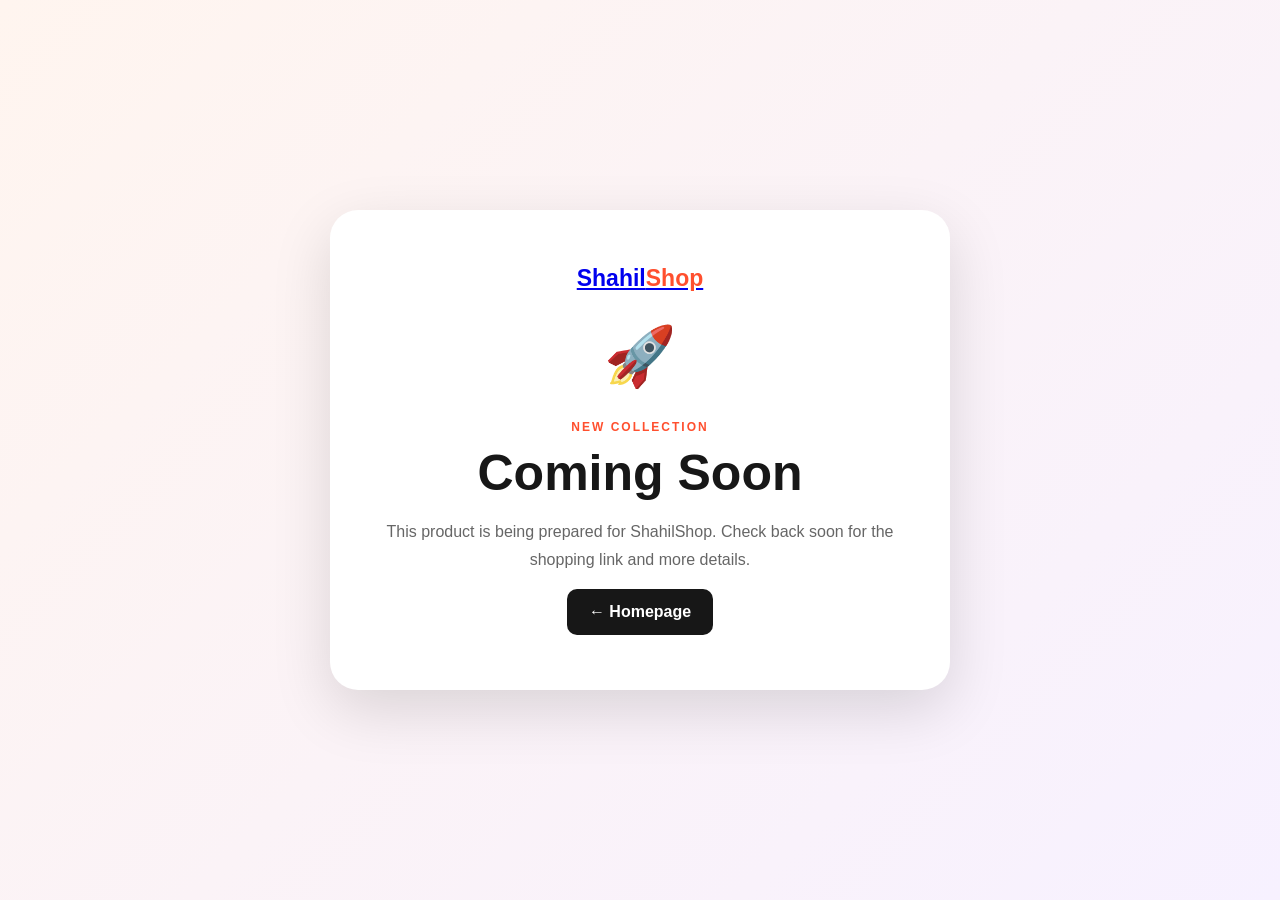
==== coming-soon.html @ 65c89760 "Add files via upload" ====
<!doctype html><html><head><meta charset="utf-8"><meta name="viewport" content="width=device-width,initial-scale=1"><title>Coming Soon — ShahilShop</title><style>body{margin:0;min-height:100vh;display:grid;place-items:center;background:linear-gradient(135deg,#fff5ef,#f7f1ff);font-family:Arial;color:#171717}.box{text-align:center;background:white;padding:55px 30px;border-radius:28px;width:min(560px,82%);box-shadow:0 20px 60px #0002}.logo{font-size:23px;font-weight:800}.logo span{color:#ff4f2e}.icon{font-size:58px;margin:30px}.ey{font-size:12px;font-weight:bold;letter-spacing:2px;color:#ff4f2e}.box h1{font-size:50px;margin:10px 0}.box p{color:#666;line-height:1.7}.home{display:inline-block;background:#171717;color:white;text-decoration:none;padding:14px 22px;border-radius:10px;font-weight:bold}</style></head><body><div class="box"><a class="logo" href="index.html">Shahil<span>Shop</span></a><div class="icon">🚀</div><div class="ey">NEW COLLECTION</div><h1>Coming Soon</h1><p>This product is being prepared for ShahilShop. Check back soon for the shopping link and more details.</p><a class="home" href="index.html">← Homepage</a></div></body></html>
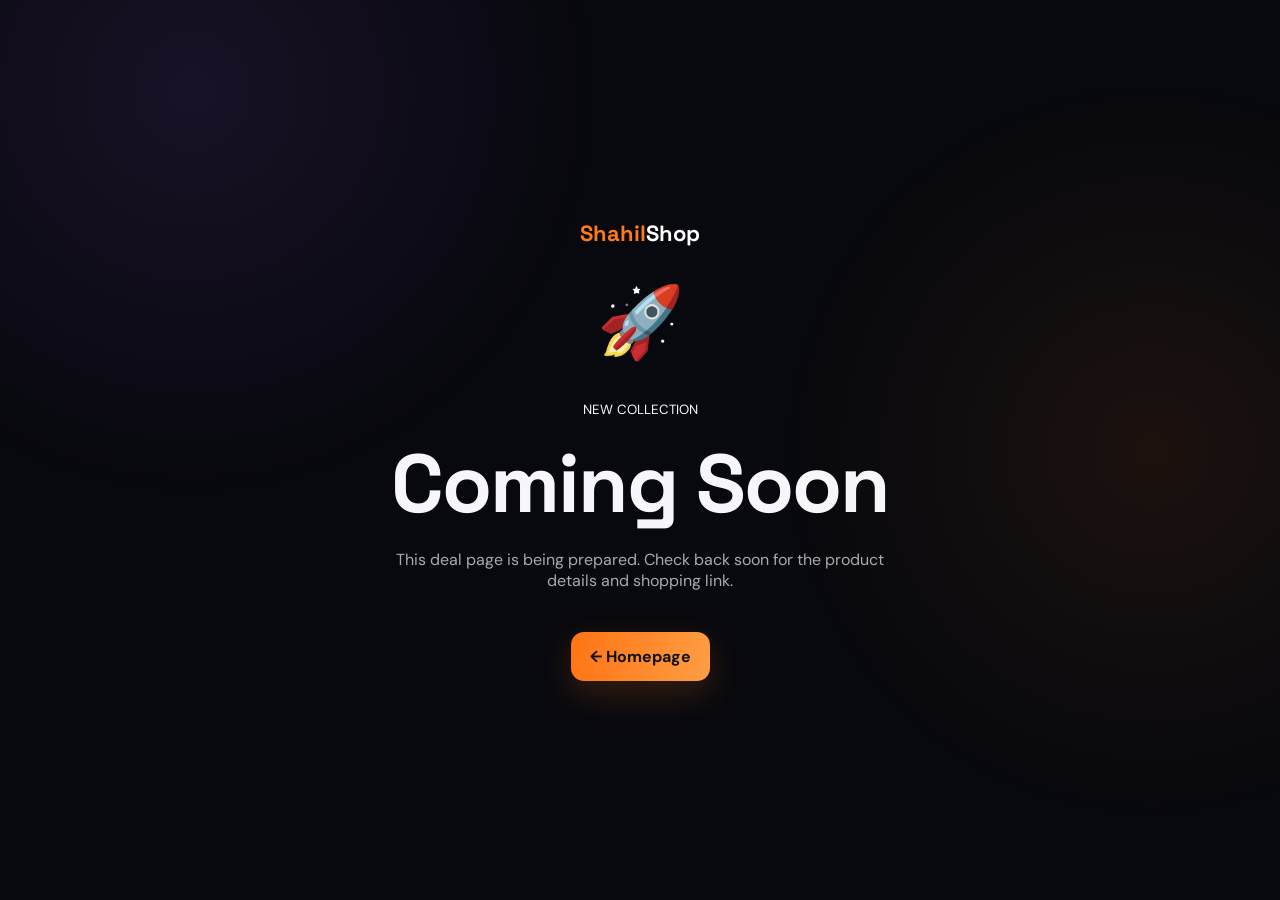
==== commit 67f44ce3: "Add files via upload" ====
--- a/coming-soon.html
+++ b/coming-soon.html
@@ -1 +1 @@
-<!doctype html><html><head><meta charset="utf-8"><meta name="viewport" content="width=device-width,initial-scale=1"><title>Coming Soon — ShahilShop</title><style>body{margin:0;min-height:100vh;display:grid;place-items:center;background:linear-gradient(135deg,#fff5ef,#f7f1ff);font-family:Arial;color:#171717}.box{text-align:center;background:white;padding:55px 30px;border-radius:28px;width:min(560px,82%);box-shadow:0 20px 60px #0002}.logo{font-size:23px;font-weight:800}.logo span{color:#ff4f2e}.icon{font-size:58px;margin:30px}.ey{font-size:12px;font-weight:bold;letter-spacing:2px;color:#ff4f2e}.box h1{font-size:50px;margin:10px 0}.box p{color:#666;line-height:1.7}.home{display:inline-block;background:#171717;color:white;text-decoration:none;padding:14px 22px;border-radius:10px;font-weight:bold}</style></head><body><div class="box"><a class="logo" href="index.html">Shahil<span>Shop</span></a><div class="icon">🚀</div><div class="ey">NEW COLLECTION</div><h1>Coming Soon</h1><p>This product is being prepared for ShahilShop. Check back soon for the shopping link and more details.</p><a class="home" href="index.html">← Homepage</a></div></body></html>+<!doctype html><html><head><meta charset="UTF-8"><meta name="viewport" content="width=device-width,initial-scale=1"><title>Coming Soon — ShahilShop</title><link rel="stylesheet" href="style.css"></head><body><main style="min-height:100vh;display:grid;place-items:center;text-align:center"><div class="show"><a class="logo" href="index.html"><b>Shahil</b>Shop</a><div style="font-size:70px;margin:30px">🚀</div><small>NEW COLLECTION</small><h1>Coming Soon</h1><p style="color:#aaa;max-width:500px">This deal page is being prepared. Check back soon for the product details and shopping link.</p><a class="btn" href="index.html">← Homepage</a></div></main></body></html>
--- a/style.css
+++ b/style.css
@@ -0,0 +1 @@
+@import url('https://fonts.googleapis.com/css2?family=DM+Sans:wght@400;600;700&family=Space+Grotesk:wght@500;700&display=swap');*{box-sizing:border-box}html{scroll-behavior:smooth}body{margin:0;background:#08090e;color:#f7f7fb;font-family:'DM Sans';overflow-x:hidden}body:before{content:'';position:fixed;inset:0;z-index:-1;background:radial-gradient(circle at 15% 10%,#a855f71c,transparent 30%),radial-gradient(circle at 90% 50%,#ff7a1815,transparent 30%)}header{height:76px;max-width:1180px;margin:auto;padding:0 28px;display:flex;align-items:center;justify-content:space-between;border-bottom:1px solid #ffffff12}.logo{font:700 22px 'Space Grotesk';color:#fff;text-decoration:none}.logo b{color:#ff7a18}nav{display:flex;gap:30px}nav a,.explore{color:#aaa;text-decoration:none;font-size:14px}.explore{border:1px solid #ffffff15;padding:10px 15px;border-radius:12px}.hero{max-width:1180px;margin:auto;min-height:600px;padding:70px 28px;display:grid;grid-template-columns:1.1fr .9fr;align-items:center}.pill{font-size:11px;letter-spacing:1.5px;border:1px solid #ffffff15;padding:8px 12px;border-radius:30px;color:#c5c5d0}h1,h2{font-family:'Space Grotesk';letter-spacing:-2px}h1{font-size:clamp(48px,7vw,82px);line-height:.98;margin:25px 0}h1 em{font-style:normal;background:linear-gradient(90deg,#ff9a44,#b66cff);background-clip:text;color:transparent}.copy p{color:#a6a9b8;max-width:520px;font-size:17px;line-height:1.7}.btn{display:inline-block;margin-top:25px;background:linear-gradient(100deg,#ff7414,#ff9d43);color:#111;padding:14px 19px;border-radius:13px;font-weight:700;text-decoration:none;box-shadow:0 12px 35px #ff7a1830}.orb{height:420px;position:relative;display:grid;place-items:center}.orb:before,.orb:after{content:'';position:absolute;border:1px solid #ffffff15;border-radius:50%;animation:spin 18s linear infinite}.orb:before{width:340px;height:340px}.orb:after{width:220px;height:220px;animation-direction:reverse}.orb>div{width:190px;height:110px;border-radius:18px;background:#161822d9;backdrop-filter:blur(12px);border:1px solid #ffffff18;z-index:2;padding:18px;font-size:25px;box-shadow:0 25px 60px #0006}.orb small{font:600 14px 'Space Grotesk';color:#aaa}.orb i{position:absolute;font-style:normal;font-size:28px;animation:bob 3s ease-in-out infinite}.orb i:nth-of-type(1){top:18%;right:12%}.orb i:nth-of-type(2){bottom:17%;left:10%;animation-delay:1s}.orb i:nth-of-type(3){bottom:8%;right:15%;animation-delay:2s}@keyframes spin{to{transform:rotate(360deg)}}@keyframes bob{50%{transform:translateY(-10px)}}section{max-width:1180px;margin:auto;padding:60px 28px}.head{display:flex;justify-content:space-between;align-items:end;gap:20px}.head small,.about small{letter-spacing:2px;color:#bbb;font-weight:700}.head h2,.about h2{font-size:42px;margin:8px 0}input{width:270px;padding:12px 15px;border-radius:13px;border:1px solid #ffffff15;background:#ffffff07;color:white;outline:0}.chips{display:flex;gap:9px;overflow:auto;padding:25px 0}.chips button{padding:9px 15px;border-radius:30px;border:1px solid #ffffff15;background:#ffffff06;color:#aaa;cursor:pointer}.chips .active,.chips button:hover{background:#fff;color:#111}#products{display:grid;grid-template-columns:repeat(3,1fr);gap:18px}.card{overflow:hidden;border:1px solid #ffffff12;border-radius:20px;background:#ffffff07;transition:.3s}.card:hover{transform:translateY(-7px);border-color:#ff914666;box-shadow:0 25px 50px #0008}.pic{height:330px;position:relative;overflow:hidden}.pic img{width:100%;height:100%;object-fit:cover;transition:.45s}.card:hover img{transform:scale(1.05)}.pic span{position:absolute;top:12px;left:12px;background:#08090ebf;padding:6px 9px;border-radius:8px;font-size:9px;letter-spacing:1px;font-weight:700}.info{padding:17px}.tag{font-size:10px;letter-spacing:1.5px;color:#ff9b55;font-weight:700}.info h3{font:700 18px 'Space Grotesk';margin:7px 0 16px}.deal{display:block;text-align:center;padding:11px;border-radius:11px;background:#fff;color:#111;text-decoration:none;font-weight:700;font-size:13px}.deal:hover{background:#ff9b55}.about{margin-top:20px;margin-bottom:50px;border:1px solid #ffffff12;border-radius:24px;background:#a855f710;display:grid;grid-template-columns:1fr 1fr;gap:40px}.about p{color:#a6a9b8;line-height:1.8}footer{max-width:1180px;margin:auto;padding:35px 28px;border-top:1px solid #ffffff12;display:flex;justify-content:space-between;color:#777;font-size:13px}.reveal{opacity:0;transform:translateY(24px);transition:.7s}.show{opacity:1;transform:none}#empty{text-align:center;color:#aaa;display:none}@media(max-width:850px){nav{display:none}.hero{grid-template-columns:1fr;padding-top:45px}.orb{height:280px;order:-1}.orb:before{width:250px;height:250px}.orb:after{width:165px;height:165px}.head{align-items:start;flex-direction:column}input{width:100%}#products{grid-template-columns:repeat(2,1fr)}.about{grid-template-columns:1fr}}@media(max-width:520px){header{padding:0 18px}.hero,section{padding-left:18px;padding-right:18px}h1{font-size:45px}.hero{padding-top:30px}.pic{height:220px}.about h2,.head h2{font-size:32px}footer{padding:28px 18px}footer span{display:none}}
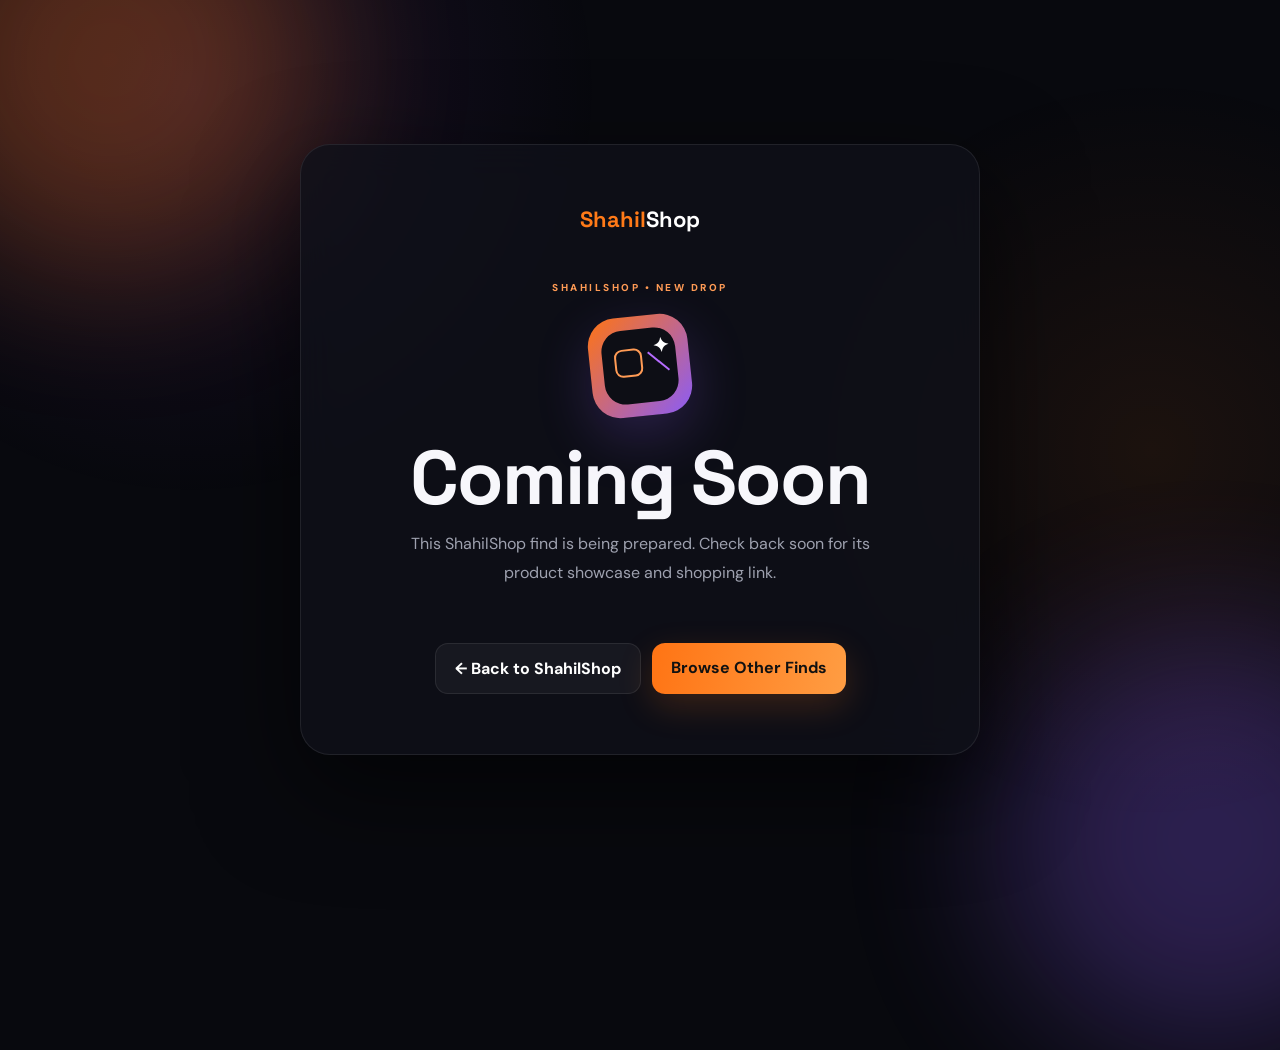
==== commit 847399e4: "Add files via upload" ====
--- a/coming-soon.html
+++ b/coming-soon.html
@@ -1 +1,25 @@
-<!doctype html><html><head><meta charset="UTF-8"><meta name="viewport" content="width=device-width,initial-scale=1"><title>Coming Soon — ShahilShop</title><link rel="stylesheet" href="style.css"></head><body><main style="min-height:100vh;display:grid;place-items:center;text-align:center"><div class="show"><a class="logo" href="index.html"><b>Shahil</b>Shop</a><div style="font-size:70px;margin:30px">🚀</div><small>NEW COLLECTION</small><h1>Coming Soon</h1><p style="color:#aaa;max-width:500px">This deal page is being prepared. Check back soon for the product details and shopping link.</p><a class="btn" href="index.html">← Homepage</a></div></main></body></html>+<!doctype html>
+<html lang="en">
+<head>
+  <meta charset="UTF-8">
+  <meta name="viewport" content="width=device-width,initial-scale=1">
+  <title>Coming Soon — ShahilShop</title>
+  <link rel="stylesheet" href="style.css">
+</head>
+<body class="coming-page">
+  <main class="coming-shell">
+    <div class="coming-glow glow-one"></div><div class="coming-glow glow-two"></div>
+    <section class="coming-card reveal show">
+      <a class="logo" href="index.html"><b>Shahil</b>Shop</a>
+      <div class="drop-label">SHAHILSHOP • NEW DROP</div>
+      <div class="coming-icon" aria-hidden="true"><span></span><i></i><b>✦</b></div>
+      <h1>Coming Soon</h1>
+      <p>This ShahilShop find is being prepared. Check back soon for its product showcase and shopping link.</p>
+      <div class="coming-actions">
+        <a class="btn secondary-btn" href="index.html">← Back to ShahilShop</a>
+        <a class="btn" href="index.html#deals">Browse Other Finds</a>
+      </div>
+    </section>
+  </main>
+</body>
+</html>
--- a/style.css
+++ b/style.css
@@ -1 +1,7 @@
-@import url('https://fonts.googleapis.com/css2?family=DM+Sans:wght@400;600;700&family=Space+Grotesk:wght@500;700&display=swap');*{box-sizing:border-box}html{scroll-behavior:smooth}body{margin:0;background:#08090e;color:#f7f7fb;font-family:'DM Sans';overflow-x:hidden}body:before{content:'';position:fixed;inset:0;z-index:-1;background:radial-gradient(circle at 15% 10%,#a855f71c,transparent 30%),radial-gradient(circle at 90% 50%,#ff7a1815,transparent 30%)}header{height:76px;max-width:1180px;margin:auto;padding:0 28px;display:flex;align-items:center;justify-content:space-between;border-bottom:1px solid #ffffff12}.logo{font:700 22px 'Space Grotesk';color:#fff;text-decoration:none}.logo b{color:#ff7a18}nav{display:flex;gap:30px}nav a,.explore{color:#aaa;text-decoration:none;font-size:14px}.explore{border:1px solid #ffffff15;padding:10px 15px;border-radius:12px}.hero{max-width:1180px;margin:auto;min-height:600px;padding:70px 28px;display:grid;grid-template-columns:1.1fr .9fr;align-items:center}.pill{font-size:11px;letter-spacing:1.5px;border:1px solid #ffffff15;padding:8px 12px;border-radius:30px;color:#c5c5d0}h1,h2{font-family:'Space Grotesk';letter-spacing:-2px}h1{font-size:clamp(48px,7vw,82px);line-height:.98;margin:25px 0}h1 em{font-style:normal;background:linear-gradient(90deg,#ff9a44,#b66cff);background-clip:text;color:transparent}.copy p{color:#a6a9b8;max-width:520px;font-size:17px;line-height:1.7}.btn{display:inline-block;margin-top:25px;background:linear-gradient(100deg,#ff7414,#ff9d43);color:#111;padding:14px 19px;border-radius:13px;font-weight:700;text-decoration:none;box-shadow:0 12px 35px #ff7a1830}.orb{height:420px;position:relative;display:grid;place-items:center}.orb:before,.orb:after{content:'';position:absolute;border:1px solid #ffffff15;border-radius:50%;animation:spin 18s linear infinite}.orb:before{width:340px;height:340px}.orb:after{width:220px;height:220px;animation-direction:reverse}.orb>div{width:190px;height:110px;border-radius:18px;background:#161822d9;backdrop-filter:blur(12px);border:1px solid #ffffff18;z-index:2;padding:18px;font-size:25px;box-shadow:0 25px 60px #0006}.orb small{font:600 14px 'Space Grotesk';color:#aaa}.orb i{position:absolute;font-style:normal;font-size:28px;animation:bob 3s ease-in-out infinite}.orb i:nth-of-type(1){top:18%;right:12%}.orb i:nth-of-type(2){bottom:17%;left:10%;animation-delay:1s}.orb i:nth-of-type(3){bottom:8%;right:15%;animation-delay:2s}@keyframes spin{to{transform:rotate(360deg)}}@keyframes bob{50%{transform:translateY(-10px)}}section{max-width:1180px;margin:auto;padding:60px 28px}.head{display:flex;justify-content:space-between;align-items:end;gap:20px}.head small,.about small{letter-spacing:2px;color:#bbb;font-weight:700}.head h2,.about h2{font-size:42px;margin:8px 0}input{width:270px;padding:12px 15px;border-radius:13px;border:1px solid #ffffff15;background:#ffffff07;color:white;outline:0}.chips{display:flex;gap:9px;overflow:auto;padding:25px 0}.chips button{padding:9px 15px;border-radius:30px;border:1px solid #ffffff15;background:#ffffff06;color:#aaa;cursor:pointer}.chips .active,.chips button:hover{background:#fff;color:#111}#products{display:grid;grid-template-columns:repeat(3,1fr);gap:18px}.card{overflow:hidden;border:1px solid #ffffff12;border-radius:20px;background:#ffffff07;transition:.3s}.card:hover{transform:translateY(-7px);border-color:#ff914666;box-shadow:0 25px 50px #0008}.pic{height:330px;position:relative;overflow:hidden}.pic img{width:100%;height:100%;object-fit:cover;transition:.45s}.card:hover img{transform:scale(1.05)}.pic span{position:absolute;top:12px;left:12px;background:#08090ebf;padding:6px 9px;border-radius:8px;font-size:9px;letter-spacing:1px;font-weight:700}.info{padding:17px}.tag{font-size:10px;letter-spacing:1.5px;color:#ff9b55;font-weight:700}.info h3{font:700 18px 'Space Grotesk';margin:7px 0 16px}.deal{display:block;text-align:center;padding:11px;border-radius:11px;background:#fff;color:#111;text-decoration:none;font-weight:700;font-size:13px}.deal:hover{background:#ff9b55}.about{margin-top:20px;margin-bottom:50px;border:1px solid #ffffff12;border-radius:24px;background:#a855f710;display:grid;grid-template-columns:1fr 1fr;gap:40px}.about p{color:#a6a9b8;line-height:1.8}footer{max-width:1180px;margin:auto;padding:35px 28px;border-top:1px solid #ffffff12;display:flex;justify-content:space-between;color:#777;font-size:13px}.reveal{opacity:0;transform:translateY(24px);transition:.7s}.show{opacity:1;transform:none}#empty{text-align:center;color:#aaa;display:none}@media(max-width:850px){nav{display:none}.hero{grid-template-columns:1fr;padding-top:45px}.orb{height:280px;order:-1}.orb:before{width:250px;height:250px}.orb:after{width:165px;height:165px}.head{align-items:start;flex-direction:column}input{width:100%}#products{grid-template-columns:repeat(2,1fr)}.about{grid-template-columns:1fr}}@media(max-width:520px){header{padding:0 18px}.hero,section{padding-left:18px;padding-right:18px}h1{font-size:45px}.hero{padding-top:30px}.pic{height:220px}.about h2,.head h2{font-size:32px}footer{padding:28px 18px}footer span{display:none}}+@import url('https://fonts.googleapis.com/css2?family=DM+Sans:wght@400;600;700&family=Space+Grotesk:wght@500;700&display=swap');*{box-sizing:border-box}html{scroll-behavior:smooth}body{margin:0;background:#08090e;color:#f7f7fb;font-family:'DM Sans';overflow-x:hidden}body:before{content:'';position:fixed;inset:0;z-index:-1;background:radial-gradient(circle at 15% 10%,#a855f71c,transparent 30%),radial-gradient(circle at 90% 50%,#ff7a1815,transparent 30%)}header{height:76px;max-width:1180px;margin:auto;padding:0 28px;display:flex;align-items:center;justify-content:space-between;border-bottom:1px solid #ffffff12}.logo{font:700 22px 'Space Grotesk';color:#fff;text-decoration:none}.logo b{color:#ff7a18}nav{display:flex;gap:30px}nav a,.explore{color:#aaa;text-decoration:none;font-size:14px}.explore{border:1px solid #ffffff15;padding:10px 15px;border-radius:12px}.hero{max-width:1180px;margin:auto;min-height:600px;padding:70px 28px;display:grid;grid-template-columns:1.1fr .9fr;align-items:center}.pill{font-size:11px;letter-spacing:1.5px;border:1px solid #ffffff15;padding:8px 12px;border-radius:30px;color:#c5c5d0}h1,h2{font-family:'Space Grotesk';letter-spacing:-2px}h1{font-size:clamp(48px,7vw,82px);line-height:.98;margin:25px 0}h1 em{font-style:normal;background:linear-gradient(90deg,#ff9a44,#b66cff);background-clip:text;color:transparent}.copy p{color:#a6a9b8;max-width:520px;font-size:17px;line-height:1.7}.btn{display:inline-block;margin-top:25px;background:linear-gradient(100deg,#ff7414,#ff9d43);color:#111;padding:14px 19px;border-radius:13px;font-weight:700;text-decoration:none;box-shadow:0 12px 35px #ff7a1830}.orb{height:420px;position:relative;display:grid;place-items:center}.orb:before,.orb:after{content:'';position:absolute;border:1px solid #ffffff15;border-radius:50%;animation:spin 18s linear infinite}.orb:before{width:340px;height:340px}.orb:after{width:220px;height:220px;animation-direction:reverse}.orb>div{width:190px;height:110px;border-radius:18px;background:#161822d9;backdrop-filter:blur(12px);border:1px solid #ffffff18;z-index:2;padding:18px;font-size:25px;box-shadow:0 25px 60px #0006}.orb small{font:600 14px 'Space Grotesk';color:#aaa}.orb i{position:absolute;font-style:normal;font-size:28px;animation:bob 3s ease-in-out infinite}.orb i:nth-of-type(1){top:18%;right:12%}.orb i:nth-of-type(2){bottom:17%;left:10%;animation-delay:1s}.orb i:nth-of-type(3){bottom:8%;right:15%;animation-delay:2s}@keyframes spin{to{transform:rotate(360deg)}}@keyframes bob{50%{transform:translateY(-10px)}}section{max-width:1180px;margin:auto;padding:60px 28px}.head{display:flex;justify-content:space-between;align-items:end;gap:20px}.head small,.about small{letter-spacing:2px;color:#bbb;font-weight:700}.head h2,.about h2{font-size:42px;margin:8px 0}input{width:270px;padding:12px 15px;border-radius:13px;border:1px solid #ffffff15;background:#ffffff07;color:white;outline:0}.chips{display:flex;gap:9px;overflow:auto;padding:25px 0}.chips button{padding:9px 15px;border-radius:30px;border:1px solid #ffffff15;background:#ffffff06;color:#aaa;cursor:pointer}.chips .active,.chips button:hover{background:#fff;color:#111}#products{display:grid;grid-template-columns:repeat(3,1fr);gap:18px}.card{overflow:hidden;border:1px solid #ffffff12;border-radius:20px;background:#ffffff07;transition:.3s}.card:hover{transform:translateY(-7px);border-color:#ff914666;box-shadow:0 25px 50px #0008}.pic{height:330px;position:relative;overflow:hidden}.pic img{width:100%;height:100%;object-fit:cover;transition:.45s}.card:hover img{transform:scale(1.05)}.pic span{position:absolute;top:12px;left:12px;background:#08090ebf;padding:6px 9px;border-radius:8px;font-size:9px;letter-spacing:1px;font-weight:700}.info{padding:17px}.tag{font-size:10px;letter-spacing:1.5px;color:#ff9b55;font-weight:700}.info h3{font:700 18px 'Space Grotesk';margin:7px 0 16px}.deal{display:block;text-align:center;padding:11px;border-radius:11px;background:#fff;color:#111;text-decoration:none;font-weight:700;font-size:13px}.deal:hover{background:#ff9b55}.about{margin-top:20px;margin-bottom:50px;border:1px solid #ffffff12;border-radius:24px;background:#a855f710;display:grid;grid-template-columns:1fr 1fr;gap:40px}.about p{color:#a6a9b8;line-height:1.8}footer{max-width:1180px;margin:auto;padding:35px 28px;border-top:1px solid #ffffff12;display:flex;justify-content:space-between;color:#777;font-size:13px}.reveal{opacity:0;transform:translateY(24px);transition:.7s}.show{opacity:1;transform:none}#empty{text-align:center;color:#aaa;display:none}@media(max-width:850px){nav{display:none}.hero{grid-template-columns:1fr;padding-top:45px}.orb{height:280px;order:-1}.orb:before{width:250px;height:250px}.orb:after{width:165px;height:165px}.head{align-items:start;flex-direction:column}input{width:100%}#products{grid-template-columns:repeat(2,1fr)}.about{grid-template-columns:1fr}}@media(max-width:520px){header{padding:0 18px}.hero,section{padding-left:18px;padding-right:18px}h1{font-size:45px}.hero{padding-top:30px}.pic{height:220px}.about h2,.head h2{font-size:32px}footer{padding:28px 18px}footer span{display:none}}
+/* Premium product + coming-soon pages */
+.back-link{display:inline-block;color:#aaa;text-decoration:none;font-size:13px;margin-bottom:34px;transition:.25s}.back-link:hover{color:#fff;transform:translateX(-3px)}
+.product-shell{max-width:1180px;margin:auto;padding:0 28px}.product-hero{min-height:680px;display:grid;grid-template-columns:1fr .9fr;gap:70px;align-items:center;padding:65px 0 35px}.eyebrow{display:inline-block;color:#ff9b55;font-size:10px;font-weight:800;letter-spacing:2px}.product-copy h1{font-size:clamp(48px,6vw,76px);line-height:.98;margin:17px 0 24px}.product-description{color:#a6a9b8;line-height:1.8;font-size:16px;max-width:610px}.highlights{list-style:none;padding:0;margin:25px 0;display:grid;gap:11px}.highlights li{color:#d6d7df;font-size:14px;padding-left:24px;position:relative}.highlights li:before{content:'✓';position:absolute;left:0;color:#ff9b55}.buy-btn{display:inline-flex;align-items:center;justify-content:center;padding:14px 20px;border-radius:13px;background:linear-gradient(100deg,#ff7414,#b66cff);color:#fff;text-decoration:none;font-weight:800;box-shadow:0 15px 40px #ff7a1826;transition:.25s}.buy-btn:hover{transform:translateY(-2px);box-shadow:0 18px 48px #ff7a1840}.affiliate-note{font-size:11px;color:#737685;margin-top:11px}.feature-frame{aspect-ratio:4/5;max-width:480px;margin-left:auto;border-radius:28px;overflow:hidden;border:1px solid #ffffff15;background:#11131b;box-shadow:0 35px 90px #0009;position:relative}.feature-frame:after{content:'';position:absolute;inset:0;background:linear-gradient(135deg,#ff7a1812,#a855f712 55%,transparent);pointer-events:none}.feature-frame img{width:100%;height:100%;object-fit:cover}.media-section{padding:55px 0}.section-heading h2{font:700 42px 'Space Grotesk';letter-spacing:-2px;margin:8px 0 26px}.media-grid{display:grid;grid-template-columns:1.15fr .85fr;gap:18px}.video-card{border:1px solid #ffffff12;background:#ffffff07;border-radius:22px;overflow:hidden}.video-card video{display:block;width:100%;max-height:650px;background:#05060a;object-fit:contain}.video-card>span{display:block;padding:13px 16px;color:#aaa;font-size:12px}.image-gallery{display:grid;grid-template-columns:repeat(2,1fr);gap:12px}.image-gallery a{display:block;min-height:0;border-radius:16px;overflow:hidden;border:1px solid #ffffff12;background:#11131b}.image-gallery img{width:100%;height:100%;min-height:180px;object-fit:cover;display:block;transition:.35s}.image-gallery a:hover img{transform:scale(1.04)}.product-bottom{margin:25px 0 70px;padding:30px;border:1px solid #ffffff12;border-radius:24px;background:linear-gradient(110deg,#ff7a180b,#a855f70d);display:flex;align-items:center;justify-content:space-between;gap:25px}.product-bottom h2{font-size:32px;margin:8px 0 0}.not-found{text-align:center;min-height:60vh;display:grid;place-content:center}.not-found h1{margin:15px 0}.not-found p{color:#aaa;margin:0 auto 25px;max-width:500px}
+.coming-page{min-height:100vh;background:#08090e;position:relative;overflow:hidden}.coming-shell{min-height:100vh;display:grid;place-items:center;padding:25px}.coming-glow{position:absolute;width:420px;height:420px;border-radius:50%;filter:blur(80px);opacity:.28;pointer-events:none}.glow-one{background:#ff7414;top:-150px;left:-100px}.glow-two{background:#8b5cf6;right:-140px;bottom:-150px}.coming-card{position:relative;width:min(680px,100%);padding:60px 35px;text-align:center;border:1px solid #ffffff15;border-radius:30px;background:#101119cc;backdrop-filter:blur(18px);box-shadow:0 35px 100px #0009;animation:comingIn .8s ease both}.drop-label{font-size:10px;letter-spacing:2.5px;color:#ff9b55;font-weight:800;margin-top:48px}.coming-icon{width:100px;height:100px;border-radius:28px;margin:22px auto 25px;background:linear-gradient(135deg,#ff7414,#8b5cf6);position:relative;box-shadow:0 20px 55px #8b5cf638;transform:rotate(-6deg)}.coming-icon:before{content:'';position:absolute;inset:13px;border-radius:21px;background:#0d0e15}.coming-icon span{position:absolute;width:28px;height:28px;border:2px solid #ff9b55;border-radius:8px;left:25px;top:32px}.coming-icon i{position:absolute;width:28px;height:2px;background:#b66cff;right:17px;top:46px;transform:rotate(45deg)}.coming-icon b{position:absolute;color:#fff;font-size:20px;right:19px;top:18px}.coming-card h1{font-size:clamp(48px,8vw,76px);margin:0 0 15px}.coming-card>p{max-width:500px;margin:0 auto;color:#9ea1af;line-height:1.8}.coming-actions{display:flex;justify-content:center;gap:11px;flex-wrap:wrap;margin-top:30px}.secondary-btn{background:#ffffff0b!important;color:#fff!important;border:1px solid #ffffff15;box-shadow:none!important}.secondary-btn:hover{background:#ffffff12!important}@keyframes comingIn{from{opacity:0;transform:translateY(25px) scale(.98)}to{opacity:1;transform:none}}
+@media(max-width:850px){.product-hero{grid-template-columns:1fr;gap:35px;padding-top:45px}.feature-frame{margin:auto;max-width:560px}.media-grid{grid-template-columns:1fr}.product-bottom{align-items:flex-start;flex-direction:column}.product-shell{padding:0 18px}.product-hero{padding-left:0;padding-right:0}.media-section{padding-left:0;padding-right:0}}
+@media(max-width:520px){.coming-card{padding:42px 20px}.drop-label{margin-top:35px}.coming-icon{width:86px;height:86px}.product-copy h1{font-size:45px}.section-heading h2{font-size:32px}.image-gallery{grid-template-columns:1fr 1fr}.image-gallery img{min-height:125px}.product-bottom{padding:23px}.product-bottom h2{font-size:27px}}
